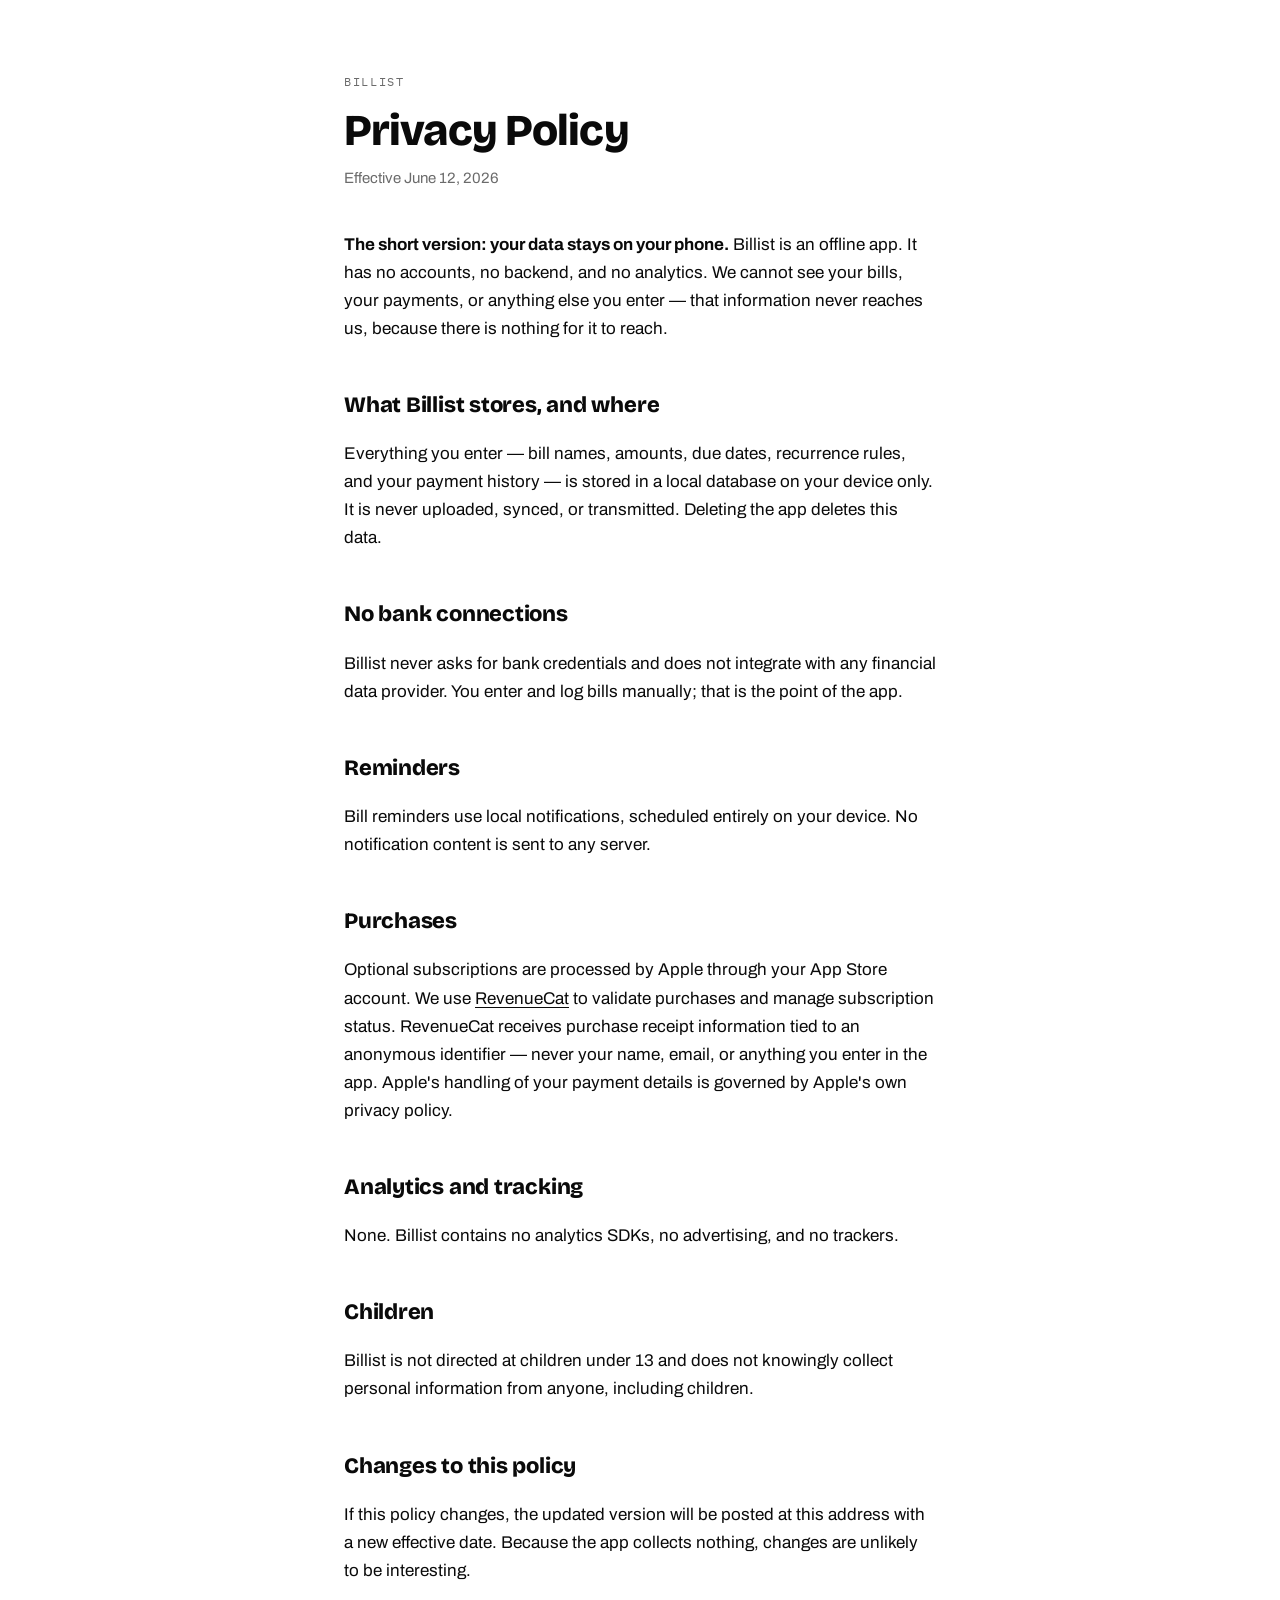
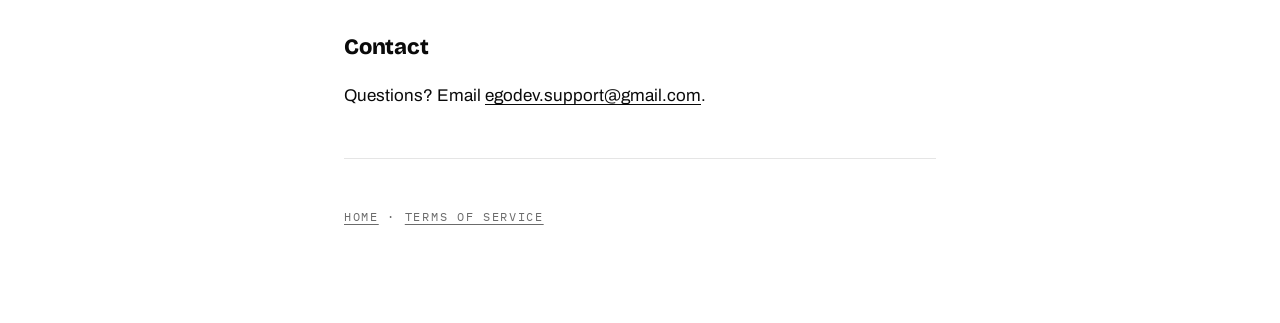
==== billist/privacy/index.html @ c688ab7a "Studio legal site: landing + Billist privacy/terms Co-Authored-By: Claude Fable 5 <noreply@anthropic" ====
<!doctype html>
<html lang="en">
<head>
  <meta charset="utf-8" />
  <meta name="viewport" content="width=device-width, initial-scale=1" />
  <title>Billist — Privacy Policy</title>
  <meta name="description" content="Billist privacy policy. Your data stays on your device." />
  <link rel="preconnect" href="https://fonts.googleapis.com" />
  <link rel="preconnect" href="https://fonts.gstatic.com" crossorigin />
  <link href="https://fonts.googleapis.com/css2?family=Archivo:wght@400;500&family=Bricolage+Grotesque:wght@800&family=IBM+Plex+Mono:wght@500&display=swap" rel="stylesheet" />
  <link rel="stylesheet" href="/style.css" />
</head>
<body>
  <main>
    <p class="kicker">Billist</p>
    <h1>Privacy Policy</h1>
    <p class="meta">Effective June 12, 2026</p>

    <p><strong>The short version: your data stays on your phone.</strong> Billist is an offline app. It has no accounts, no backend, and no analytics. We cannot see your bills, your payments, or anything else you enter — that information never reaches us, because there is nothing for it to reach.</p>

    <h2>What Billist stores, and where</h2>
    <p>Everything you enter — bill names, amounts, due dates, recurrence rules, and your payment history — is stored in a local database on your device only. It is never uploaded, synced, or transmitted. Deleting the app deletes this data.</p>

    <h2>No bank connections</h2>
    <p>Billist never asks for bank credentials and does not integrate with any financial data provider. You enter and log bills manually; that is the point of the app.</p>

    <h2>Reminders</h2>
    <p>Bill reminders use local notifications, scheduled entirely on your device. No notification content is sent to any server.</p>

    <h2>Purchases</h2>
    <p>Optional subscriptions are processed by Apple through your App Store account. We use <a href="https://www.revenuecat.com/privacy" rel="noopener">RevenueCat</a> to validate purchases and manage subscription status. RevenueCat receives purchase receipt information tied to an anonymous identifier — never your name, email, or anything you enter in the app. Apple's handling of your payment details is governed by Apple's own privacy policy.</p>

    <h2>Analytics and tracking</h2>
    <p>None. Billist contains no analytics SDKs, no advertising, and no trackers.</p>

    <h2>Children</h2>
    <p>Billist is not directed at children under 13 and does not knowingly collect personal information from anyone, including children.</p>

    <h2>Changes to this policy</h2>
    <p>If this policy changes, the updated version will be posted at this address with a new effective date. Because the app collects nothing, changes are unlikely to be interesting.</p>

    <h2>Contact</h2>
    <p>Questions? Email <a href="mailto:egodev.support@gmail.com">egodev.support@gmail.com</a>.</p>

    <hr />
    <footer>
      <a href="/">Home</a> · <a href="/billist/terms/">Terms of Service</a>
    </footer>
  </main>
</body>
</html>
---- style.css ----
/* Studio legal/landing pages — monochrome, mirrors the app design language. */

:root {
  --bg: #ffffff;
  --ink: #0a0a0a;
  --muted: #6b6b6b;
  --rule: #e5e5e5;
}

@media (prefers-color-scheme: dark) {
  :root {
    --bg: #000000;
    --ink: #f5f5f5;
    --muted: #9a9a9a;
    --rule: #222222;
  }
}

* {
  box-sizing: border-box;
}

body {
  margin: 0;
  background: var(--bg);
  color: var(--ink);
  font-family: 'Archivo', system-ui, -apple-system, sans-serif;
  font-size: 17px;
  line-height: 1.65;
  -webkit-font-smoothing: antialiased;
}

main {
  max-width: 640px;
  margin: 0 auto;
  padding: 72px 24px 96px;
}

.kicker {
  font-family: 'IBM Plex Mono', monospace;
  font-size: 12px;
  letter-spacing: 0.14em;
  text-transform: uppercase;
  color: var(--muted);
  margin: 0 0 16px;
}

h1 {
  font-family: 'Bricolage Grotesque', sans-serif;
  font-weight: 800;
  font-size: 44px;
  line-height: 1.05;
  letter-spacing: -0.02em;
  margin: 0 0 12px;
}

h2 {
  font-family: 'Bricolage Grotesque', sans-serif;
  font-weight: 800;
  font-size: 22px;
  letter-spacing: -0.01em;
  margin: 44px 0 8px;
}

p, li {
  color: var(--ink);
}

.meta {
  color: var(--muted);
  font-size: 15px;
  margin: 0 0 40px;
}

a {
  color: inherit;
  text-underline-offset: 3px;
}

hr {
  border: 0;
  border-top: 1px solid var(--rule);
  margin: 48px 0;
}

footer {
  font-family: 'IBM Plex Mono', monospace;
  font-size: 12px;
  letter-spacing: 0.14em;
  text-transform: uppercase;
  color: var(--muted);
}

footer a {
  color: var(--muted);
}

/* Landing page app cards */
.app {
  border: 1px solid var(--rule);
  border-radius: 20px;
  padding: 24px 28px;
  margin: 16px 0;
}

.app h2 {
  margin: 0 0 4px;
}

.app p {
  margin: 0 0 14px;
  color: var(--muted);
}

.app nav {
  font-family: 'IBM Plex Mono', monospace;
  font-size: 12px;
  letter-spacing: 0.14em;
  text-transform: uppercase;
}

.app nav a {
  margin-right: 20px;
}
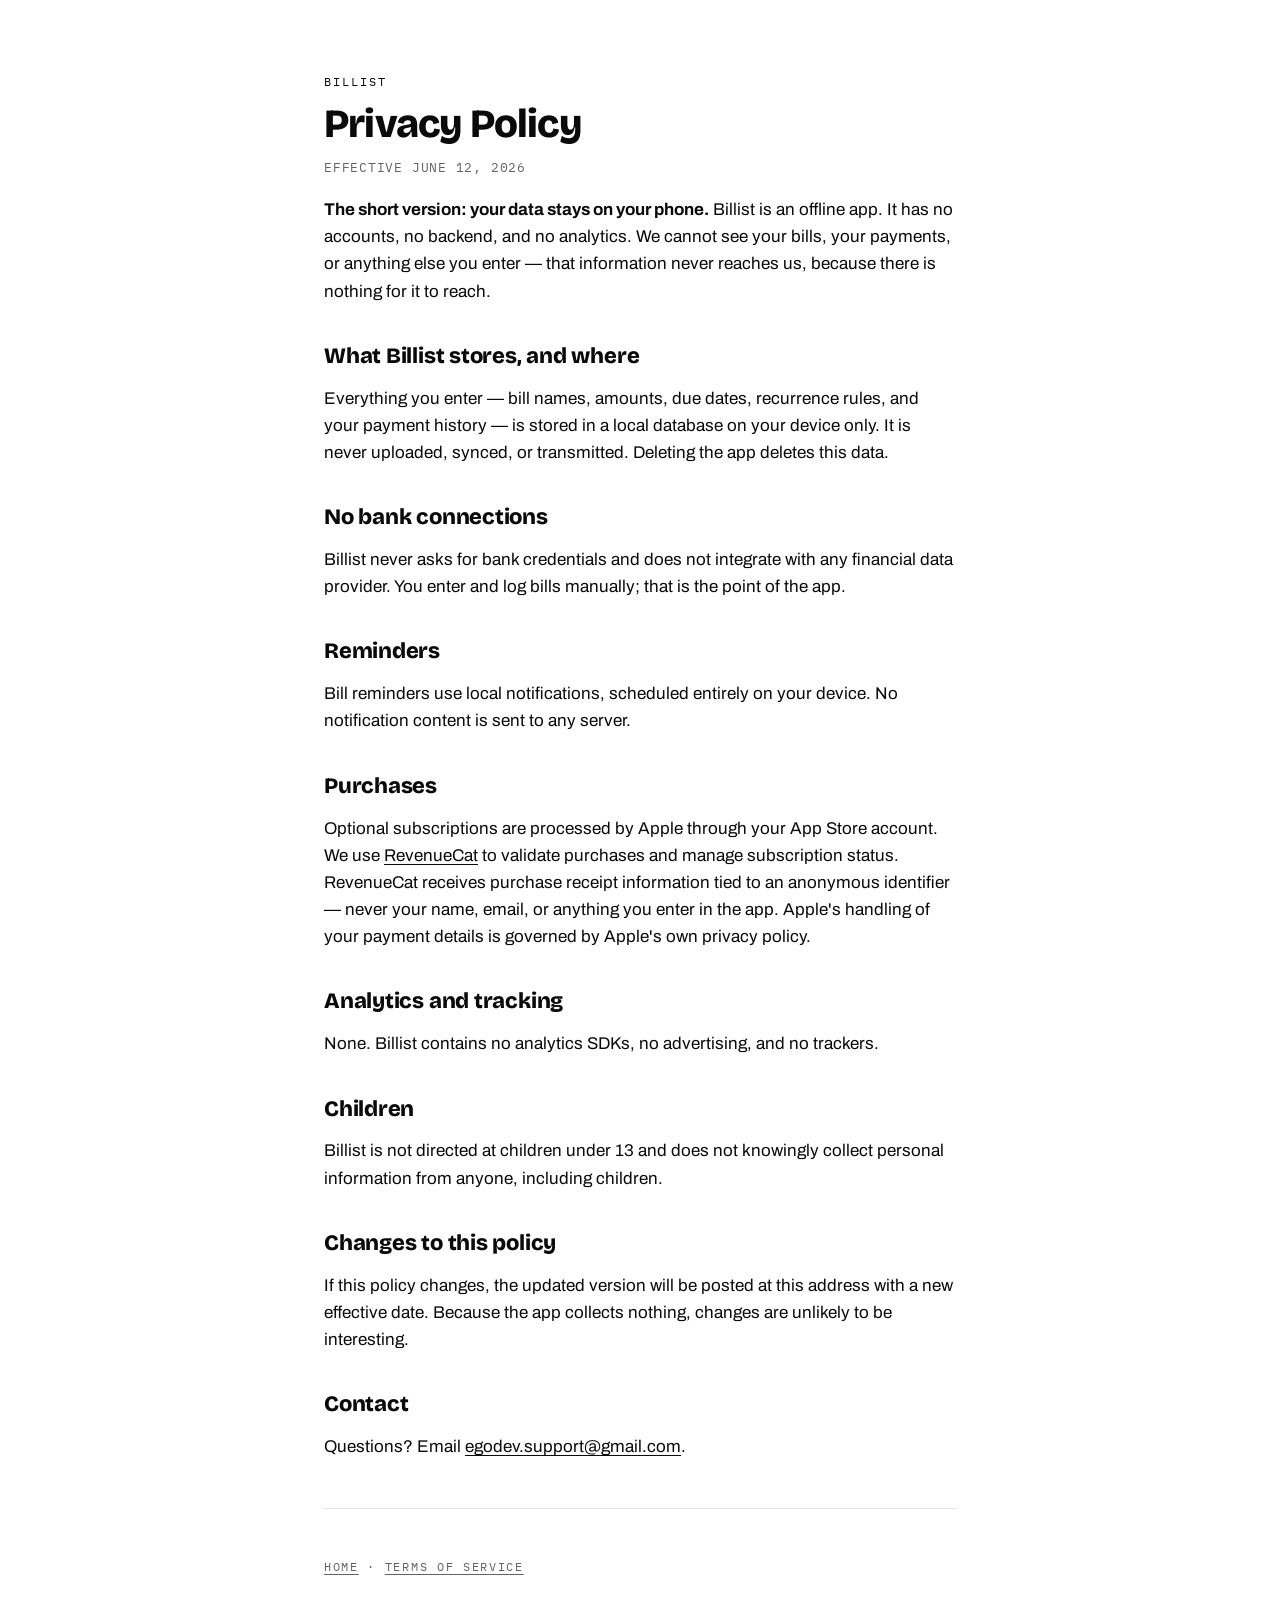
==== commit 613d5481: "Rebuild landing page: hero, principles, Billist showcase Replace the legal-link hub with a real stud" ====
--- a/billist/privacy/index.html
+++ b/billist/privacy/index.html
@@ -11,7 +11,7 @@
   <link rel="stylesheet" href="/style.css" />
 </head>
 <body>
-  <main>
+  <main class="legal">
     <p class="kicker">Billist</p>
     <h1>Privacy Policy</h1>
     <p class="meta">Effective June 12, 2026</p>
--- a/style.css
+++ b/style.css
@@ -1,124 +1,223 @@
-/* Studio legal/landing pages — monochrome, mirrors the app design language. */
-
+/* ============================================================
+   Studio landing + legal pages — monochrome studio base
+   (pure-black dark / white light), with a single accent thread
+   pulled from the Billist coin: amber #FFD42A, and one horizon
+   gradient (amber -> cyan) for the hero flourish.
+   ============================================================ */
 :root {
   --bg: #ffffff;
+  --bg-elev: #f6f6f7;
   --ink: #0a0a0a;
-  --muted: #6b6b6b;
-  --rule: #e5e5e5;
-}
-
+  --muted: #62626b;
+  --rule: #e6e6e8;
+  --accent: #f5b800;          /* coin amber, tuned for light-bg contrast */
+  --accent-2: #27c8e8;        /* horizon cyan */
+  --card: #ffffff;
+}
 @media (prefers-color-scheme: dark) {
   :root {
     --bg: #000000;
+    --bg-elev: #0c0c0d;
     --ink: #f5f5f5;
-    --muted: #9a9a9a;
-    --rule: #222222;
+    --muted: #97979f;
+    --rule: #1d1d1f;
+    --accent: #ffd42a;
+    --accent-2: #27c8e8;
+    --card: #0d0d0e;
   }
 }
-
-* {
-  box-sizing: border-box;
-}
-
+* { box-sizing: border-box; }
+html { scroll-behavior: smooth; }
 body {
   margin: 0;
   background: var(--bg);
   color: var(--ink);
   font-family: 'Archivo', system-ui, -apple-system, sans-serif;
-  font-size: 17px;
-  line-height: 1.65;
+  font-size: 17px; line-height: 1.6;
   -webkit-font-smoothing: antialiased;
-}
-
-main {
-  max-width: 640px;
-  margin: 0 auto;
-  padding: 72px 24px 96px;
-}
+  text-rendering: optimizeLegibility;
+}
+.wrap { max-width: 1040px; margin: 0 auto; padding: 0 24px; }
 
 .kicker {
   font-family: 'IBM Plex Mono', monospace;
-  font-size: 12px;
-  letter-spacing: 0.14em;
-  text-transform: uppercase;
+  font-size: 12px; letter-spacing: 0.16em; text-transform: uppercase;
+  color: var(--muted); margin: 0;
+}
+h1, h2, h3 {
+  font-family: 'Bricolage Grotesque', sans-serif; font-weight: 800;
+  letter-spacing: -0.02em; line-height: 1.04;
+}
+a { color: inherit; }
+
+/* ---------- Top bar ---------- */
+header {
+  position: sticky; top: 0; z-index: 10;
+  backdrop-filter: saturate(160%) blur(14px);
+  background: color-mix(in srgb, var(--bg) 78%, transparent);
+  border-bottom: 1px solid var(--rule);
+}
+.bar { display: flex; align-items: center; justify-content: space-between; height: 60px; }
+.brand {
+  font-family: 'Bricolage Grotesque', sans-serif; font-weight: 800;
+  font-size: 18px; letter-spacing: -0.01em; display: flex; align-items: center; gap: 10px;
+}
+.brand .dot {
+  width: 11px; height: 11px; border-radius: 50%;
+  background: #ffd42a;
+}
+.brand-tag {
+  font-family: 'IBM Plex Mono', monospace; font-weight: 500;
+  font-size: 12px; letter-spacing: 0.16em; text-transform: uppercase;
   color: var(--muted);
-  margin: 0 0 16px;
-}
-
-h1 {
-  font-family: 'Bricolage Grotesque', sans-serif;
-  font-weight: 800;
-  font-size: 44px;
-  line-height: 1.05;
-  letter-spacing: -0.02em;
-  margin: 0 0 12px;
-}
-
-h2 {
-  font-family: 'Bricolage Grotesque', sans-serif;
-  font-weight: 800;
-  font-size: 22px;
-  letter-spacing: -0.01em;
-  margin: 44px 0 8px;
-}
-
-p, li {
-  color: var(--ink);
-}
-
-.meta {
-  color: var(--muted);
-  font-size: 15px;
-  margin: 0 0 40px;
-}
-
-a {
-  color: inherit;
-  text-underline-offset: 3px;
-}
-
-hr {
-  border: 0;
-  border-top: 1px solid var(--rule);
-  margin: 48px 0;
-}
-
-footer {
-  font-family: 'IBM Plex Mono', monospace;
-  font-size: 12px;
-  letter-spacing: 0.14em;
-  text-transform: uppercase;
-  color: var(--muted);
-}
-
-footer a {
-  color: var(--muted);
-}
-
-/* Landing page app cards */
+}
+.bar nav { font-family: 'IBM Plex Mono', monospace; font-size: 12px; letter-spacing: 0.12em; text-transform: uppercase; }
+.bar nav a { color: var(--muted); text-decoration: none; margin-left: 24px; }
+.bar nav a:hover { color: var(--ink); }
+
+/* ---------- Hero ---------- */
+.hero { padding: 96px 0 64px; position: relative; }
+.hero h1 {
+  font-size: clamp(44px, 7vw, 76px);
+  margin: 18px 0 0; max-width: 22ch;
+}
+.hero h1 .grad {
+  background: linear-gradient(100deg, var(--accent), var(--accent-2));
+  -webkit-background-clip: text; background-clip: text; color: transparent;
+}
+.hero .lede {
+  color: var(--muted); font-size: clamp(17px, 2.1vw, 21px);
+  max-width: 48ch; margin: 26px 0 0;
+}
+.hero .cta { display: flex; flex-wrap: wrap; gap: 14px; margin-top: 38px; align-items: center; }
+.btn {
+  font-family: 'IBM Plex Mono', monospace; font-size: 12px; letter-spacing: 0.12em; text-transform: uppercase;
+  text-decoration: none; border-radius: 999px; padding: 14px 24px; display: inline-flex; align-items: center; gap: 9px;
+  transition: transform .12s ease;
+}
+.btn:active { transform: scale(.97); }
+.btn-primary { background: var(--ink); color: var(--bg); }
+.btn-ghost { border: 1px solid var(--rule); color: var(--ink); }
+
+/* ---------- Principles strip ---------- */
+.tenets {
+  display: grid; grid-template-columns: repeat(3, 1fr); gap: 1px;
+  background: var(--rule); border: 1px solid var(--rule); border-radius: 18px; overflow: hidden;
+  margin-top: 28px;
+}
+.tenet { background: var(--bg); padding: 22px 24px; }
+.tenet .n {
+  font-family: 'IBM Plex Mono', monospace; font-size: 11px; letter-spacing: 0.14em;
+  text-transform: uppercase; color: var(--accent); margin-bottom: 8px;
+}
+.tenet p { margin: 0; font-size: 14.5px; color: var(--muted); }
+.tenet b { color: var(--ink); font-weight: 600; font-family: 'Archivo'; }
+
+/* ---------- Section heads ---------- */
+.sec { padding: 88px 0; }
+.sec-label {
+  font-family: 'IBM Plex Mono', monospace; font-size: 12px; letter-spacing: 0.16em;
+  text-transform: uppercase; color: var(--muted); margin: 0 0 14px;
+}
+.sec h2 { font-size: clamp(30px, 4vw, 40px); margin: 0; }
+
+/* ---------- App showcase ---------- */
 .app {
-  border: 1px solid var(--rule);
-  border-radius: 20px;
-  padding: 24px 28px;
-  margin: 16px 0;
-}
-
-.app h2 {
-  margin: 0 0 4px;
-}
-
-.app p {
-  margin: 0 0 14px;
-  color: var(--muted);
-}
-
-.app nav {
-  font-family: 'IBM Plex Mono', monospace;
-  font-size: 12px;
-  letter-spacing: 0.14em;
-  text-transform: uppercase;
-}
-
-.app nav a {
-  margin-right: 20px;
-}
+  display: grid; grid-template-columns: 1.1fr 0.9fr; gap: 56px; align-items: center;
+  border: 1px solid var(--rule); border-radius: 28px; padding: 44px; background: var(--card);
+  position: relative; overflow: hidden;
+}
+.app::before {
+  content: ""; position: absolute; inset: 0; pointer-events: none;
+  background: radial-gradient(120% 80% at 100% 0%, color-mix(in srgb, var(--accent) 12%, transparent), transparent 55%);
+}
+.app-head { display: flex; align-items: center; gap: 16px; margin-bottom: 8px; }
+.app-head img { width: 60px; height: 60px; border-radius: 14px; box-shadow: 0 6px 24px rgba(0,0,0,.25); }
+.app-head h3 { font-size: 28px; margin: 0; }
+.app-head .tag { font-family: 'IBM Plex Mono', monospace; font-size: 11px; letter-spacing: 0.12em; text-transform: uppercase; color: var(--muted); }
+.app .pitch { color: var(--muted); font-size: 17px; margin: 14px 0 22px; max-width: 42ch; }
+.features {
+  display: grid; grid-template-columns: 1fr 1fr; gap: 14px 28px; margin-bottom: 34px; max-width: 460px;
+}
+.feature { display: flex; align-items: center; gap: 11px; }
+.feature svg { width: 17px; height: 17px; flex: none; color: var(--accent); }
+.feature span {
+  font-family: 'IBM Plex Mono', monospace; font-size: 12px; letter-spacing: 0.07em;
+  text-transform: uppercase; color: var(--ink);
+}
+.app-links { display: flex; align-items: center; }
+.store {
+  display: inline-flex; align-items: center; gap: 11px; text-decoration: none;
+  background: #000; color: #fff; border: 1px solid rgba(255,255,255,.22);
+  border-radius: 11px; padding: 9px 16px 10px;
+}
+@media (prefers-color-scheme: light) { .store { border-color: transparent; } }
+.store svg { width: 26px; height: 26px; flex: none; }
+.store .txt { display: flex; flex-direction: column; line-height: 1; }
+.store .sub { font-family: system-ui, -apple-system, sans-serif; font-size: 11px; font-weight: 400; letter-spacing: .01em; line-height: 1.15; }
+.store .big { font-family: system-ui, -apple-system, sans-serif; font-weight: 600; font-size: 21px; line-height: 1.1; letter-spacing: -.02em; }
+
+/* ---------- Phone mock ---------- */
+.phone {
+  width: 300px; justify-self: center; aspect-ratio: 9/19.3;
+  background: #000; border-radius: 46px; padding: 12px;
+  box-shadow: 0 30px 70px rgba(0,0,0,.45), inset 0 0 0 1.5px #2a2a2c;
+}
+.screen {
+  width: 100%; height: 100%; border-radius: 34px; overflow: hidden;
+  background: #000; color: #fff; padding: 24px 20px; display: flex; flex-direction: column; gap: 14px;
+  font-family: 'Archivo';
+}
+.screen .scr-label { font-family: 'IBM Plex Mono'; font-size: 9px; letter-spacing: .14em; text-transform: uppercase; color: #97979f; }
+.stathero {
+  border-radius: 20px; padding: 18px 18px 20px;
+  background: linear-gradient(135deg, #ffd42a, #27c8e8); color: #06181e;
+}
+.stathero .lab { font-family: 'IBM Plex Mono'; font-size: 9px; letter-spacing: .14em; text-transform: uppercase; opacity: .75; }
+.stathero .num { font-family: 'Bricolage Grotesque'; font-weight: 800; font-size: 46px; line-height: 1; margin-top: 4px; letter-spacing: -.02em; }
+.stathero .cap { font-size: 12px; margin-top: 4px; font-weight: 600; }
+.billrow { display: flex; align-items: center; justify-content: space-between; padding: 12px 14px; border-radius: 14px; background: #161618; }
+.billrow .nm { font-weight: 600; font-size: 14px; }
+.billrow .dt { font-family: 'IBM Plex Mono'; font-size: 9px; letter-spacing: .1em; text-transform: uppercase; color: #97979f; margin-top: 2px; }
+.billrow .amt { font-family: 'Bricolage Grotesque'; font-weight: 800; font-size: 17px; }
+.billrow.due .dt { color: #ffd42a; }
+
+/* ---------- More coming ---------- */
+.coming {
+  border: 1px dashed var(--rule); border-radius: 20px; padding: 30px;
+  display: flex; align-items: center; justify-content: space-between; gap: 20px; margin-top: 22px;
+}
+.coming .t { font-family: 'Bricolage Grotesque'; font-weight: 800; font-size: 19px; }
+.coming .s { color: var(--muted); font-size: 14px; margin-top: 2px; }
+.coming .mono { font-family: 'IBM Plex Mono'; font-size: 11px; letter-spacing: .14em; text-transform: uppercase; color: var(--muted); }
+
+/* ---------- Footer ---------- */
+footer { border-top: 1px solid var(--rule); padding: 40px 0 60px; }
+.foot { display: flex; justify-content: space-between; flex-wrap: wrap; gap: 16px; align-items: center; }
+.foot .mono { font-family: 'IBM Plex Mono', monospace; font-size: 12px; letter-spacing: .14em; text-transform: uppercase; color: var(--muted); }
+.foot-nav { display: flex; gap: 24px; }
+.foot a { color: var(--muted); text-decoration: none; }
+.foot a:hover { color: var(--ink); }
+
+@media (max-width: 820px) {
+  .tenets { grid-template-columns: 1fr; }
+  .app { grid-template-columns: 1fr; gap: 36px; padding: 30px; }
+  .phone { order: -1; }
+  .hero { padding: 64px 0 40px; }
+}
+
+/* ============================================================
+   Legal pages (privacy / terms) — long-form prose layout.
+   Kept from the original studio legal stylesheet.
+   ============================================================ */
+.legal { max-width: 680px; margin: 0 auto; padding: 72px 24px 96px; }
+.legal h1 { font-size: 40px; line-height: 1.05; margin: 12px 0 6px; }
+.legal h2 { font-family: 'Bricolage Grotesque', sans-serif; font-weight: 800; font-size: 22px; letter-spacing: -0.01em; margin: 40px 0 8px; }
+.legal p, .legal li { color: var(--ink); }
+.legal .meta { color: var(--muted); font-size: 13px; font-family: 'IBM Plex Mono', monospace; letter-spacing: 0.06em; text-transform: uppercase; }
+.legal a { text-underline-offset: 3px; }
+.legal hr { border: 0; border-top: 1px solid var(--rule); margin: 48px 0; }
+.legal .back { font-family: 'IBM Plex Mono', monospace; font-size: 12px; letter-spacing: 0.14em; text-transform: uppercase; color: var(--muted); text-decoration: none; }
+.legal footer { border: 0; padding: 0; font-family: 'IBM Plex Mono', monospace; font-size: 12px; letter-spacing: 0.14em; text-transform: uppercase; color: var(--muted); }
+.legal footer a { color: var(--muted); }
+.legal footer a:hover { color: var(--ink); }
